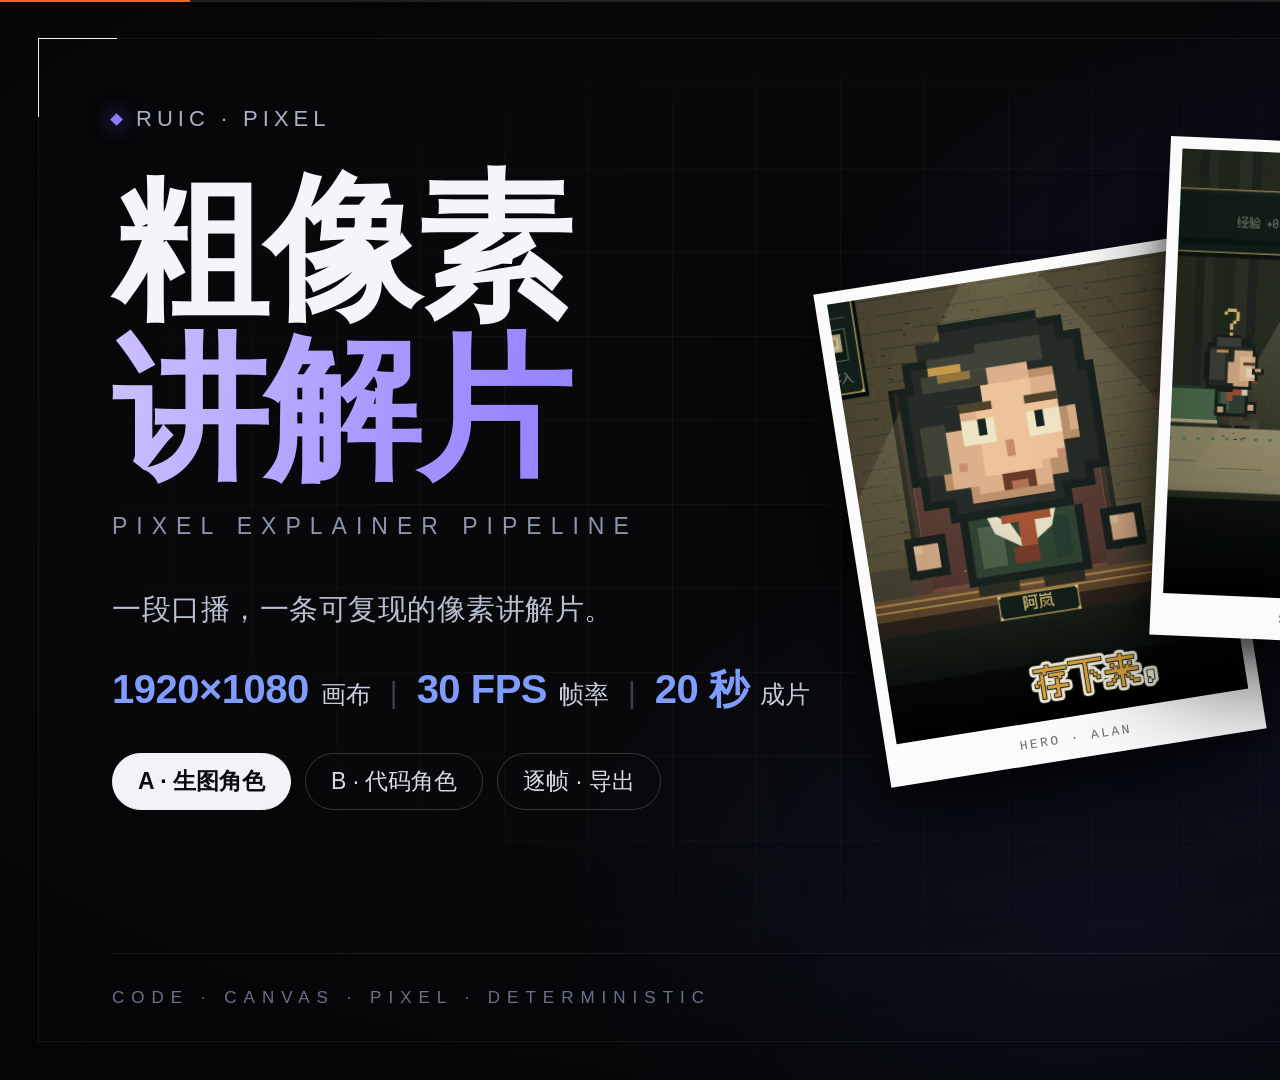
==== assets/hero/hero.html @ 9494fd02 "README 主视觉：换成《收藏不等于学会》20 秒样片三帧 三张拍立得卡片改为项目样片截图：阿岚开场 / 闭卷测试 / 答对拿钥匙；不包含复刻展示页与成片。" ====
<!doctype html>
<html lang="zh-CN">
<head>
<meta charset="utf-8">
<style>
  *{box-sizing:border-box}
  html,body{margin:0;padding:0;width:1920px;height:1080px;overflow:hidden;background:#08080b}
  body{font-family:"PingFang SC","Hiragino Sans GB","Helvetica Neue",Arial,sans-serif;color:#f2f2f6}
  .stage{position:relative;width:1920px;height:1080px;overflow:hidden;
    background:
      radial-gradient(1000px 700px at 76% 40%, rgba(104,86,255,.18), transparent 66%),
      radial-gradient(800px 600px at 58% 86%, rgba(58,120,255,.09), transparent 70%),
      #08080b}
  .grid{position:absolute;inset:0;
    background-image:linear-gradient(to right,rgba(255,255,255,.035) 1px,transparent 1px),
                     linear-gradient(to bottom,rgba(255,255,255,.035) 1px,transparent 1px);
    background-size:84px 84px;
    -webkit-mask-image:radial-gradient(ellipse at 48% 46%,#000 30%,transparent 84%)}
  .vignette{position:absolute;inset:0;background:radial-gradient(ellipse at 44% 44%,transparent 42%,rgba(0,0,0,.62) 100%)}
  .topline{position:absolute;top:0;left:0;right:0;height:2px;background:rgba(255,255,255,.10)}
  .topline:before{content:"";position:absolute;left:0;top:0;width:190px;height:2px;background:#ff5a36}
  .frame{position:absolute;inset:38px;border:1px solid rgba(255,255,255,.055)}
  .frame:before,.frame:after{content:"";position:absolute;width:78px;height:78px;border-color:rgba(255,255,255,.20)}
  .frame:before{left:-1px;top:-1px;border-left:1px solid;border-top:1px solid}
  .frame:after{right:-1px;bottom:-1px;border-right:1px solid;border-bottom:1px solid}

  .left{position:absolute;left:112px;top:106px;width:880px}
  .brand{display:flex;align-items:center;gap:15px;font-size:22px;letter-spacing:5px;color:#aab1c5;font-weight:500}
  .dot{width:9px;height:9px;background:#8b7dff;transform:rotate(45deg);box-shadow:0 0 20px #6f5dff}
  h1{margin:36px 0 0;font-size:156px;line-height:1.03;font-weight:900;letter-spacing:-4px}
  h1 span{display:block}
  .l1{color:#f5f5f9}
  .l2{background:linear-gradient(100deg,#cdc0ff 0%,#9a86ff 46%,#6d8dff 100%);-webkit-background-clip:text;background-clip:text;color:transparent}
  .en{margin-top:24px;font-size:23px;letter-spacing:9px;color:#8d95ab;font-weight:500}
  .desc{margin:50px 0 0;font-size:29px;color:#b8bfce;letter-spacing:.5px}
  .stats{margin-top:32px;display:flex;align-items:baseline;gap:12px}
  .num{color:#7f9cff;font-weight:800;font-size:40px;letter-spacing:-.5px}
  .lab{color:#c8cedb;font-size:25px}
  .sep{color:#3b4050;font-size:30px;margin:0 7px}
  .pills{margin-top:36px;display:flex;gap:14px}
  .pill{border:1px solid rgba(255,255,255,.18);border-radius:999px;padding:12px 25px;font-size:23px;color:#d7dbe6}
  .pill.on{background:#f3f3f7;color:#0b0b0e;border-color:#f3f3f7;font-weight:600}

  .cards{position:absolute;right:40px;top:92px;width:1050px;height:760px}
  .card{position:absolute;width:380px;margin:0;padding:12px 12px 0;background:#fbfbfb;
    box-shadow:0 46px 100px rgba(0,0,0,.62),0 12px 30px rgba(0,0,0,.48)}
  .card img{display:block;width:356px;height:445px;object-fit:cover}
  .card figcaption{height:42px;display:flex;align-items:center;justify-content:center;
    font-family:"SF Mono",Menlo,monospace;font-size:13px;letter-spacing:2.5px;color:#6b6b72}
  .c1{left:20px;top:170px;transform:rotate(-9deg);z-index:2}
  .c2{left:330px;top:52px;transform:rotate(2.5deg);z-index:3}
  .c3{left:630px;top:200px;transform:rotate(10deg);z-index:4}

  .foot{position:absolute;left:112px;bottom:72px;font-size:17px;letter-spacing:7px;color:#6b7288}
  .foot-r{position:absolute;right:112px;bottom:72px;font-family:"SF Mono",Menlo,monospace;font-size:15px;letter-spacing:2.5px;color:#6b7288}
  .rule{position:absolute;left:112px;right:112px;bottom:126px;height:1px;background:rgba(255,255,255,.07)}
</style>
</head>
<body>
<div class="stage">
  <div class="grid"></div>
  <div class="vignette"></div>
  <div class="frame"></div>
  <div class="topline"></div>

  <div class="left">
    <div class="brand"><span class="dot"></span> RUIC · PIXEL</div>
    <h1><span class="l1">粗像素</span><span class="l2">讲解片</span></h1>
    <div class="en">PIXEL EXPLAINER PIPELINE</div>
    <p class="desc">一段口播，一条可复现的像素讲解片。</p>
    <div class="stats">
      <span class="num">1920×1080</span><span class="lab">画布</span><span class="sep">|</span>
      <span class="num">30 FPS</span><span class="lab">帧率</span><span class="sep">|</span>
      <span class="num">20 秒</span><span class="lab">成片</span>
    </div>
    <div class="pills">
      <span class="pill on">A · 生图角色</span>
      <span class="pill">B · 代码角色</span>
      <span class="pill">逐帧 · 导出</span>
    </div>
  </div>

  <div class="cards">
    <figure class="card c1"><img src="card-actor.png"><figcaption>HERO · ALAN</figcaption></figure>
    <figure class="card c2"><img src="card-small.png"><figcaption>SMALL · QUIZ</figcaption></figure>
    <figure class="card c3"><img src="card-scene.png"><figcaption>REWARD · KEY</figcaption></figure>
  </div>

  <div class="rule"></div>
  <div class="foot">CODE · CANVAS · PIXEL · DETERMINISTIC</div>
  <div class="foot-r">DEMO 01 · 20s · 1920×1080</div>
</div>
</body>
</html>
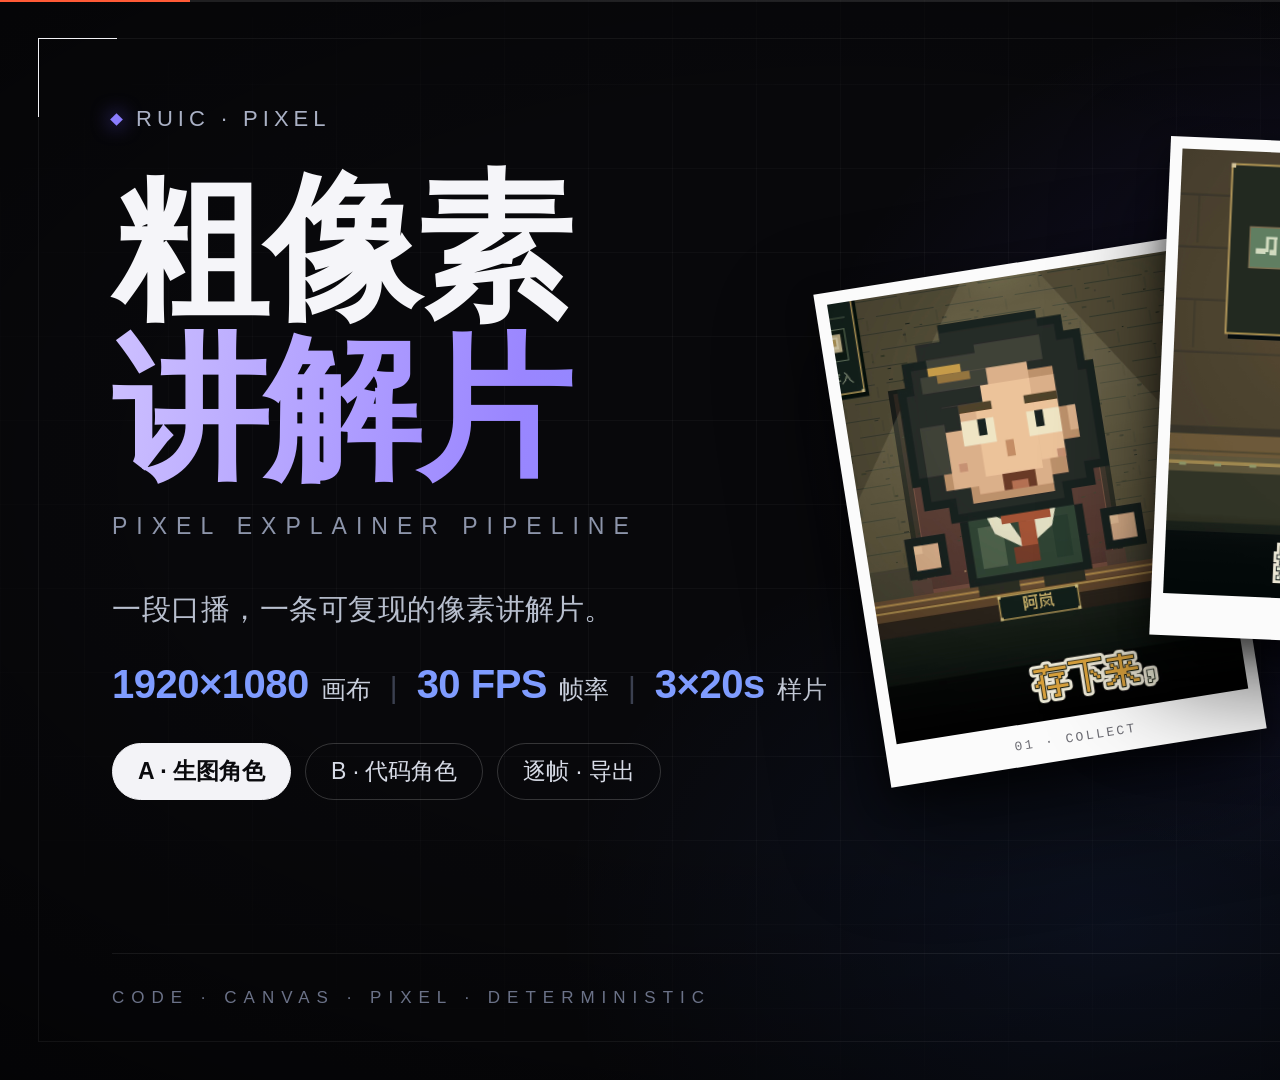
==== commit 74544f22: "README 主视觉：三张卡片分别取自三条样片（收藏 / 橙发 / 蓝发） 不再三张都用同一条视频；统计行改为 3×20s 样片，右下角标注 3 DEMOS。" ====
--- a/assets/hero/hero.html
+++ b/assets/hero/hero.html
@@ -71,7 +71,7 @@
     <div class="stats">
       <span class="num">1920×1080</span><span class="lab">画布</span><span class="sep">|</span>
       <span class="num">30 FPS</span><span class="lab">帧率</span><span class="sep">|</span>
-      <span class="num">20 秒</span><span class="lab">成片</span>
+      <span class="num">3×20s</span><span class="lab">样片</span>
     </div>
     <div class="pills">
       <span class="pill on">A · 生图角色</span>
@@ -81,14 +81,14 @@
   </div>
 
   <div class="cards">
-    <figure class="card c1"><img src="card-actor.png"><figcaption>HERO · ALAN</figcaption></figure>
-    <figure class="card c2"><img src="card-small.png"><figcaption>SMALL · QUIZ</figcaption></figure>
-    <figure class="card c3"><img src="card-scene.png"><figcaption>REWARD · KEY</figcaption></figure>
+    <figure class="card c1"><img src="card-actor.png"><figcaption>01 · COLLECT</figcaption></figure>
+    <figure class="card c2"><img src="card-small.png"><figcaption>02 · ORANGE</figcaption></figure>
+    <figure class="card c3"><img src="card-scene.png"><figcaption>03 · BLUE</figcaption></figure>
   </div>
 
   <div class="rule"></div>
   <div class="foot">CODE · CANVAS · PIXEL · DETERMINISTIC</div>
-  <div class="foot-r">DEMO 01 · 20s · 1920×1080</div>
+  <div class="foot-r">3 DEMOS · 20s EACH · 1920×1080</div>
 </div>
 </body>
 </html>
